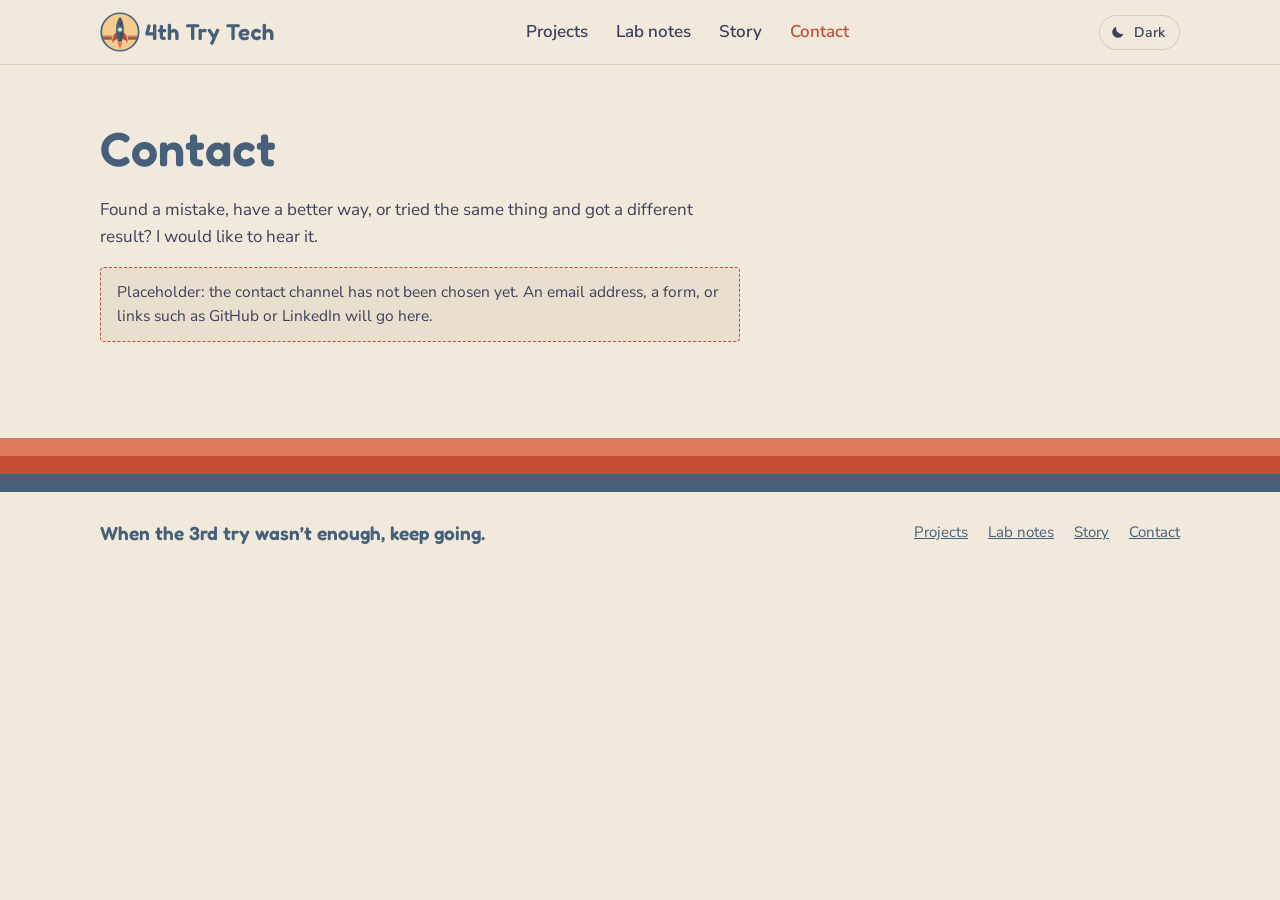
==== docs/contact/index.html @ 774f7dea "Phase 6: first build of the site Static site built by build.py into docs/ for GitHub Pages: Home, St" ====
<!doctype html>
<html lang="en" data-theme="light">
<head>
<meta charset="utf-8">
<meta name="viewport" content="width=device-width,initial-scale=1,viewport-fit=cover">
<title>Contact · 4th Try Tech</title>
<meta name="description" content="How to reach 4th Try Tech.">
<script>try{if(localStorage.getItem("theme")==="dark")document.documentElement.dataset.theme="dark"}catch(e){}</script>
<link rel="stylesheet" href="../assets/fonts/fonts.css">
<link rel="stylesheet" href="../assets/brand/colors.css">
<link rel="stylesheet" href="../assets/site.css">
<link rel="icon" href="../favicon.ico" sizes="48x48">
<link rel="icon" href="../favicon.svg" type="image/svg+xml">
<link rel="apple-touch-icon" href="../apple-touch-icon.png">
<link rel="manifest" href="../site.webmanifest">
<meta name="theme-color" content="#46607A">
<meta property="og:type" content="website">
<meta property="og:site_name" content="4th Try Tech">
<meta property="og:title" content="Contact · 4th Try Tech">
<meta property="og:description" content="How to reach 4th Try Tech.">
<meta property="og:url" content="https://4thtrytech.github.io/website/contact/">
<meta property="og:image" content="https://4thtrytech.github.io/website/assets/og.png">
<meta name="twitter:card" content="summary_large_image">
</head>
<body class="">
<a class="skip" href="#main">Skip to content</a>
<header class="site"><div class="wrap">
<a class="logo" href="../" aria-label="4th Try Tech, home"><img class=" t-light" src="../assets/brand/lockup-light.svg" alt=""><img class=" t-dark" src="../assets/brand/lockup-dark.svg" alt=""></a>
<nav class="main" id="nav" aria-label="Main"><a href="../projects/">Projects</a><a href="../notes/">Lab notes</a><a href="../story/">Story</a><a href="../contact/" aria-current=page>Contact</a></nav>
<div class="tools">
<button class="theme" id="theme" type="button" aria-pressed="false" aria-label="Dark mode"><svg viewBox="0 0 24 24" aria-hidden="true"><path class="t-light" fill="currentColor" d="M20 14.5A8.5 8.5 0 0 1 9.5 4a8.5 8.5 0 1 0 10.5 10.5z"/><g class="t-dark" fill="none" stroke="currentColor" stroke-width="2" stroke-linecap="round"><circle cx="12" cy="12" r="4.2" fill="currentColor"/><path d="M12 2.5v2.5M12 19v2.5M2.5 12H5M19 12h2.5M5.3 5.3l1.8 1.8M16.9 16.9l1.8 1.8M5.3 18.7l1.8-1.8M16.9 7.1l1.8-1.8"/></g></svg><span class="t-light">Dark</span><span class="t-dark">Light</span></button>
<button class="menu" id="menu" type="button" aria-expanded="false" aria-controls="nav">Menu</button>
</div></div></header>
<main id="main">
<div class="wrap page"><h1>Contact</h1><div class="text"><p>Found a mistake, have a better way, or tried the same thing and got a different result? I would like to hear it.</p>
<p class="placeholder">Placeholder: the contact channel has not been chosen yet. An email address, a form, or links such as GitHub or LinkedIn will go here.</p></div></div>
</main>
<footer class="site"><div class="band" aria-hidden="true"></div><div class="wrap">
<span class="tag">When the 3rd try wasn’t enough, keep going.</span>
<nav aria-label="Footer"><a href="../projects/">Projects</a><a href="../notes/">Lab notes</a><a href="../story/">Story</a><a href="../contact/" aria-current=page>Contact</a></nav>
</div></footer>
<script src="../assets/site.js"></script>
</body>
</html>
---- docs/assets/fonts/fonts.css ----
/* 4th Try Tech web fonts, self-hosted. Latin subset. All three families are under the SIL Open Font License (see ../<family>/OFL.txt).
   Copy this folder to the site and link this file; the family names match tokens/typography.json. */
@font-face { font-family: "Fredoka"; font-weight: 600; font-style: normal; font-display: swap; src: url("fredoka-600.woff2") format("woff2"); }
@font-face { font-family: "Nunito Sans"; font-weight: 400; font-style: normal; font-display: swap; src: url("nunito-sans-400.woff2") format("woff2"); }
@font-face { font-family: "Nunito Sans"; font-weight: 600; font-style: normal; font-display: swap; src: url("nunito-sans-600.woff2") format("woff2"); }
@font-face { font-family: "JetBrains Mono"; font-weight: 400; font-style: normal; font-display: swap; src: url("jetbrains-mono-400.woff2") format("woff2"); }
---- docs/assets/brand/colors.css ----
/* 4th Try Tech color tokens v0.1.0 (palette D1, locked 2026-09-20) */
:root {
  --ftt-ground: #F0E9DC;
  --ftt-body: #46607A;
  --ftt-fin: #C44E33;
  --ftt-fin-shade: #A23C26;
  --ftt-flame: #E07A5F;
  --ftt-sun: #F2CC8F;
  --ftt-success: #4E8A6D;
  --ftt-ink: #3D405B;
}
@media (prefers-color-scheme: dark) {
  :root:not([data-theme="light"]) {
    --ftt-ground: #1F2430;
    --ftt-body: #7E9CBC;
    --ftt-fin: #E0694C;
    --ftt-fin-shade: #C44E33;
    --ftt-flame: #F08A6C;
    --ftt-sun: #E8C07D;
    --ftt-success: #7FC29F;
    --ftt-ink: #E6E1D6;
  }
}
:root[data-theme="dark"] {
  --ftt-ground: #1F2430;
  --ftt-body: #7E9CBC;
  --ftt-fin: #E0694C;
  --ftt-fin-shade: #C44E33;
  --ftt-flame: #F08A6C;
  --ftt-sun: #E8C07D;
  --ftt-success: #7FC29F;
  --ftt-ink: #E6E1D6;
}
---- docs/assets/site.css ----
/* 4th Try Tech site styles. Theme switching for every selector below is driven by html[data-theme]. */
html{scroll-behavior:smooth}
@media (prefers-reduced-motion:reduce){html{scroll-behavior:auto}}
*{box-sizing:border-box}
:root{
  --ground:var(--ftt-ground);--body:var(--ftt-body);--fin:var(--ftt-fin);--fin-shade:var(--ftt-fin-shade);--flame:var(--ftt-flame);--sun:var(--ftt-sun);--success:var(--ftt-success);--ink:var(--ftt-ink);
  --panel:#E8DFCE;--muted:#6B6E85;--line:#D8CDB8;--on-fin:#FFFFFF;color-scheme:light}
:root[data-theme="dark"]{--panel:#272D3B;--muted:#A3A59F;--line:#394054;--on-fin:#1F2430;color-scheme:dark}
:root:not([data-theme="dark"]) .t-dark{display:none!important}:root[data-theme="dark"] .t-light{display:none!important}
body{margin:0;background:var(--ground);color:var(--ink);font:400 17px/1.6 "Nunito Sans",system-ui,"Segoe UI",sans-serif}
h1,h2,h3{font-family:Fredoka,"Trebuchet MS","Segoe UI",sans-serif;font-weight:600;color:var(--body);margin:0;text-wrap:balance;line-height:1.15}
h1{font-size:clamp(32px,4.4vw,48px)} h2{font-size:clamp(24px,3vw,34px)} h3{font-size:20px}
p{margin:0} a{color:var(--body)} a:hover{color:var(--fin)}
a:focus-visible,button:focus-visible{outline:3px solid var(--fin);outline-offset:3px}
code,pre{font-family:"JetBrains Mono",ui-monospace,Menlo,Consolas,monospace;font-size:.92em}
.skip{position:absolute;left:-999px;top:8px;background:var(--fin);color:var(--on-fin);padding:8px 14px;border-radius:6px;z-index:9}.skip:focus{left:12px}
.wrap{max-width:1120px;margin:0 auto;padding-inline:20px}
header.site{position:sticky;top:0;z-index:5;background:var(--ground);border-bottom:1px solid var(--line)}
header.site .wrap{display:flex;align-items:center;justify-content:space-between;gap:16px;height:64px}
.logo img{height:40px;display:block}
nav.main{display:flex;gap:28px;font-weight:600} nav.main a{text-decoration:none;color:var(--ink)} nav.main a:hover,nav.main a[aria-current]{color:var(--fin)}
.tools{display:flex;align-items:center;gap:12px}
.theme{display:inline-flex;align-items:center;gap:8px;background:none;border:1px solid var(--line);border-radius:999px;color:var(--ink);font:600 14px "Nunito Sans",sans-serif;padding:7px 14px 7px 10px;cursor:pointer}.theme:hover{border-color:var(--body)}
.theme svg{width:16px;height:16px;display:block}
.menu{display:none;background:none;border:1px solid var(--line);border-radius:6px;color:var(--ink);font:600 15px "Nunito Sans",sans-serif;padding:8px 12px;cursor:pointer}
.hero img{display:block;width:100%;height:auto}
.hero .phone{display:none}
.lead{padding-block:40px;display:flex;flex-direction:column;gap:20px;align-items:flex-start}
.lead p{font-size:clamp(20px,2.4vw,26px);line-height:1.35;max-width:26ch}
.btns{display:flex;flex-wrap:wrap;gap:12px 20px;align-items:center}
.btn{display:inline-block;background:var(--fin);color:var(--on-fin);font:600 17px Fredoka,sans-serif;text-decoration:none;padding:12px 22px;border-radius:999px} .btn:hover{background:var(--fin-shade);color:var(--on-fin)}
.more{font-weight:600}
section.block{padding-block:48px;border-top:1px solid var(--line)}
.two{display:grid;grid-template-columns:minmax(0,1fr) minmax(0,1.4fr);gap:24px 56px;align-items:start}
.text{display:flex;flex-direction:column;gap:16px;max-width:64ch}
.text h2{margin-top:20px}
.tries{list-style:none;margin:24px 0 0;padding:0;display:grid;grid-template-columns:repeat(4,minmax(0,1fr));gap:20px}
.tries li{display:flex;flex-direction:column;gap:10px}
.tries p,.card p{font-size:15.5px;color:var(--muted);line-height:1.5}
.pill{display:inline-grid;place-items:center;flex:none;width:30px;height:30px;border-radius:50%;border:3px solid var(--flame);color:var(--fin);font:600 15px Fredoka,sans-serif}
.pill.ok{border-color:var(--success);color:var(--success)}
.meta .pill{width:26px;height:26px;font-size:13px}
.cards{display:grid;grid-template-columns:repeat(3,minmax(0,1fr));gap:20px;margin-top:24px}
.card{background:var(--panel);padding:22px;display:flex;flex-direction:column;gap:10px;text-decoration:none;color:inherit;border-radius:4px}
.card:hover{color:inherit}.card:hover h3{color:var(--fin)}
.meta{display:flex;flex-wrap:wrap;align-items:center;gap:6px 10px;font-size:13.5px;color:var(--muted);font-variant-numeric:tabular-nums}
.sample{font-size:11.5px;letter-spacing:.08em;text-transform:uppercase;border:1px solid var(--line);padding:1px 7px;border-radius:3px}
.links{margin-top:20px;display:flex;gap:24px;font-weight:600}
.page{padding-block:56px 72px;display:flex;flex-direction:column;gap:20px}
.page .cards{margin-top:12px}
.placeholder{border:1px dashed var(--fin);background:var(--panel);padding:12px 16px;border-radius:4px;font-size:15.5px}
.try{display:flex;flex-direction:column;gap:8px;margin-top:12px}.try-h{display:flex;align-items:center;gap:12px}.try-h h2{margin:0;font-size:24px}
.back{margin-top:16px;font-weight:600}
footer.site{margin-top:24px}
.band{height:54px;background:linear-gradient(var(--flame) 0 33.33%,var(--fin) 0 66.66%,var(--body) 0)}
footer .wrap{padding-block:28px 40px;display:flex;flex-wrap:wrap;gap:16px 32px;justify-content:space-between;align-items:center}
footer .tag{font:600 19px Fredoka,sans-serif;color:var(--body)}
footer nav{display:flex;flex-wrap:wrap;gap:20px;font-size:15px}
@media (max-width:900px){.two{grid-template-columns:1fr}.tries{grid-template-columns:repeat(2,minmax(0,1fr))}.cards{grid-template-columns:1fr}.hero .desk{display:none}.hero .tab{display:block}}
@media (min-width:901px){.hero .tab{display:none}
  /* the hero leaves room for the line and buttons in the first screen; the stripes run on to the screen edges */
  .hero{--h:min(56.25vw,calc(100svh - 64px - 150px));height:max(var(--h),360px);background:linear-gradient(var(--ground) 0 61.93%,var(--flame) 0 65.82%,var(--fin) 0 69.71%,var(--body) 0 73.6%,var(--ground) 0)}
  .hero .desk{height:100%;width:auto;max-width:100%;margin-inline:auto}
  .lead{flex-direction:row;align-items:center;justify-content:space-between;gap:32px;padding-block:0;min-height:150px}.lead p{max-width:34ch;font-size:24px}}
@media (max-width:700px){
  .menu{display:block}.theme span{display:none}.theme{padding:9px}
  nav.main{display:none;position:absolute;left:0;right:0;top:64px;background:var(--ground);border-bottom:1px solid var(--line);flex-direction:column;gap:0;padding:8px 20px 16px}
  nav.main.open{display:flex} nav.main a{padding:12px 0;border-top:1px solid var(--line)} nav.main a:first-child{border-top:0}}
@media (max-width:600px){.hero .tab{display:none}.hero .phone{display:block;width:100%;height:calc(100svh - 64px);object-fit:cover;object-position:50% 38%}
  .lead{padding-block:28px}section.block{padding-block:36px}.page{padding-block:36px 48px}
  .tries{grid-template-columns:1fr}.tries li{flex-direction:row;align-items:flex-start;gap:14px}.tries li>div{display:flex;flex-direction:column;gap:4px}}
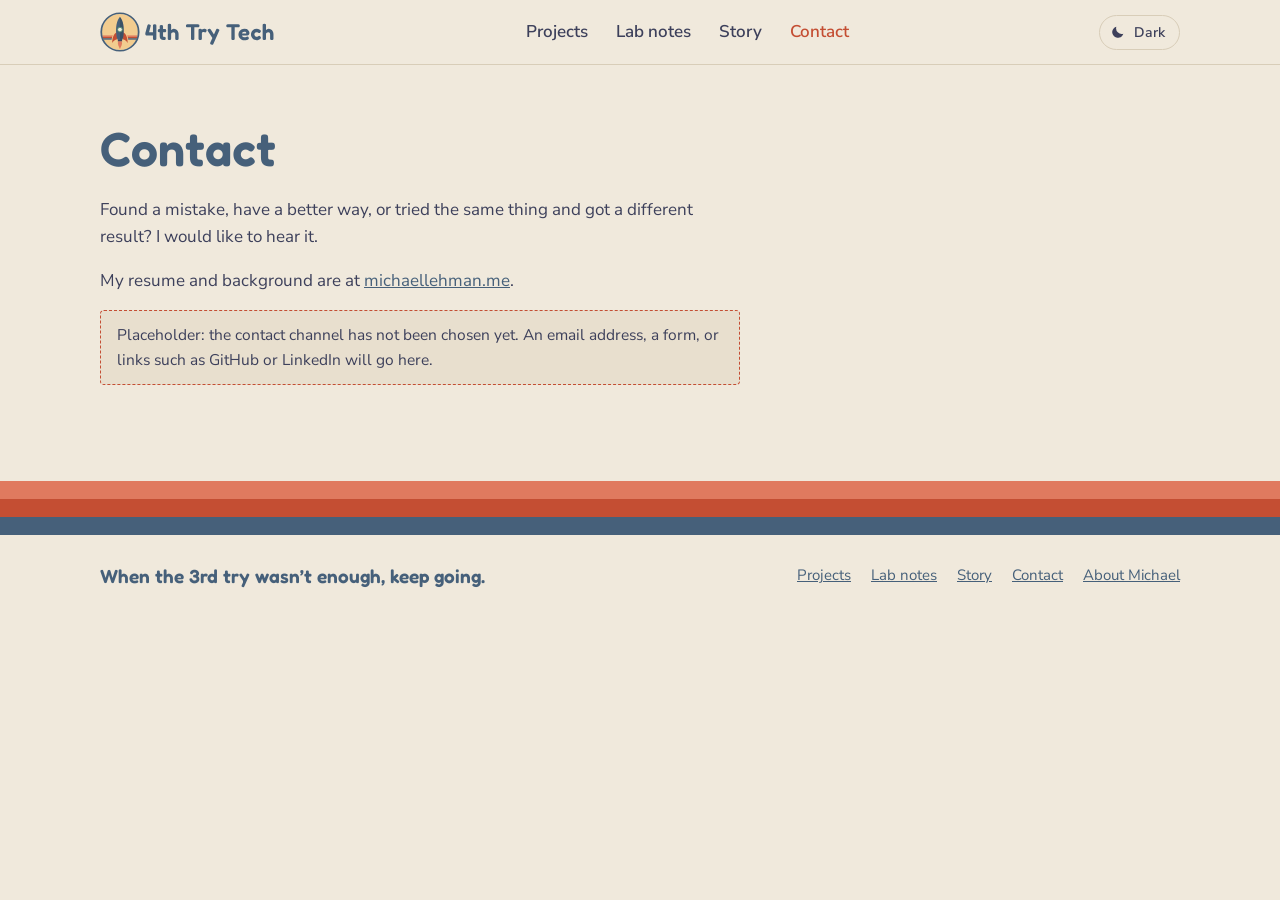
==== commit 21ddb8f6: "Story: short bio linking to michaellehman.me; footer and contact links Co-Authored-By: Claude Fable " ====
--- a/docs/contact/index.html
+++ b/docs/contact/index.html
@@ -33,11 +33,12 @@
 </div></div></header>
 <main id="main">
 <div class="wrap page"><h1>Contact</h1><div class="text"><p>Found a mistake, have a better way, or tried the same thing and got a different result? I would like to hear it.</p>
+<p>My resume and background are at <a href="https://michaellehman.me/">michaellehman.me</a>.</p>
 <p class="placeholder">Placeholder: the contact channel has not been chosen yet. An email address, a form, or links such as GitHub or LinkedIn will go here.</p></div></div>
 </main>
 <footer class="site"><div class="band" aria-hidden="true"></div><div class="wrap">
 <span class="tag">When the 3rd try wasn’t enough, keep going.</span>
-<nav aria-label="Footer"><a href="../projects/">Projects</a><a href="../notes/">Lab notes</a><a href="../story/">Story</a><a href="../contact/" aria-current=page>Contact</a></nav>
+<nav aria-label="Footer"><a href="../projects/">Projects</a><a href="../notes/">Lab notes</a><a href="../story/">Story</a><a href="../contact/" aria-current=page>Contact</a><a href="https://michaellehman.me/">About Michael</a></nav>
 </div></footer>
 <script src="../assets/site.js"></script>
 </body>
